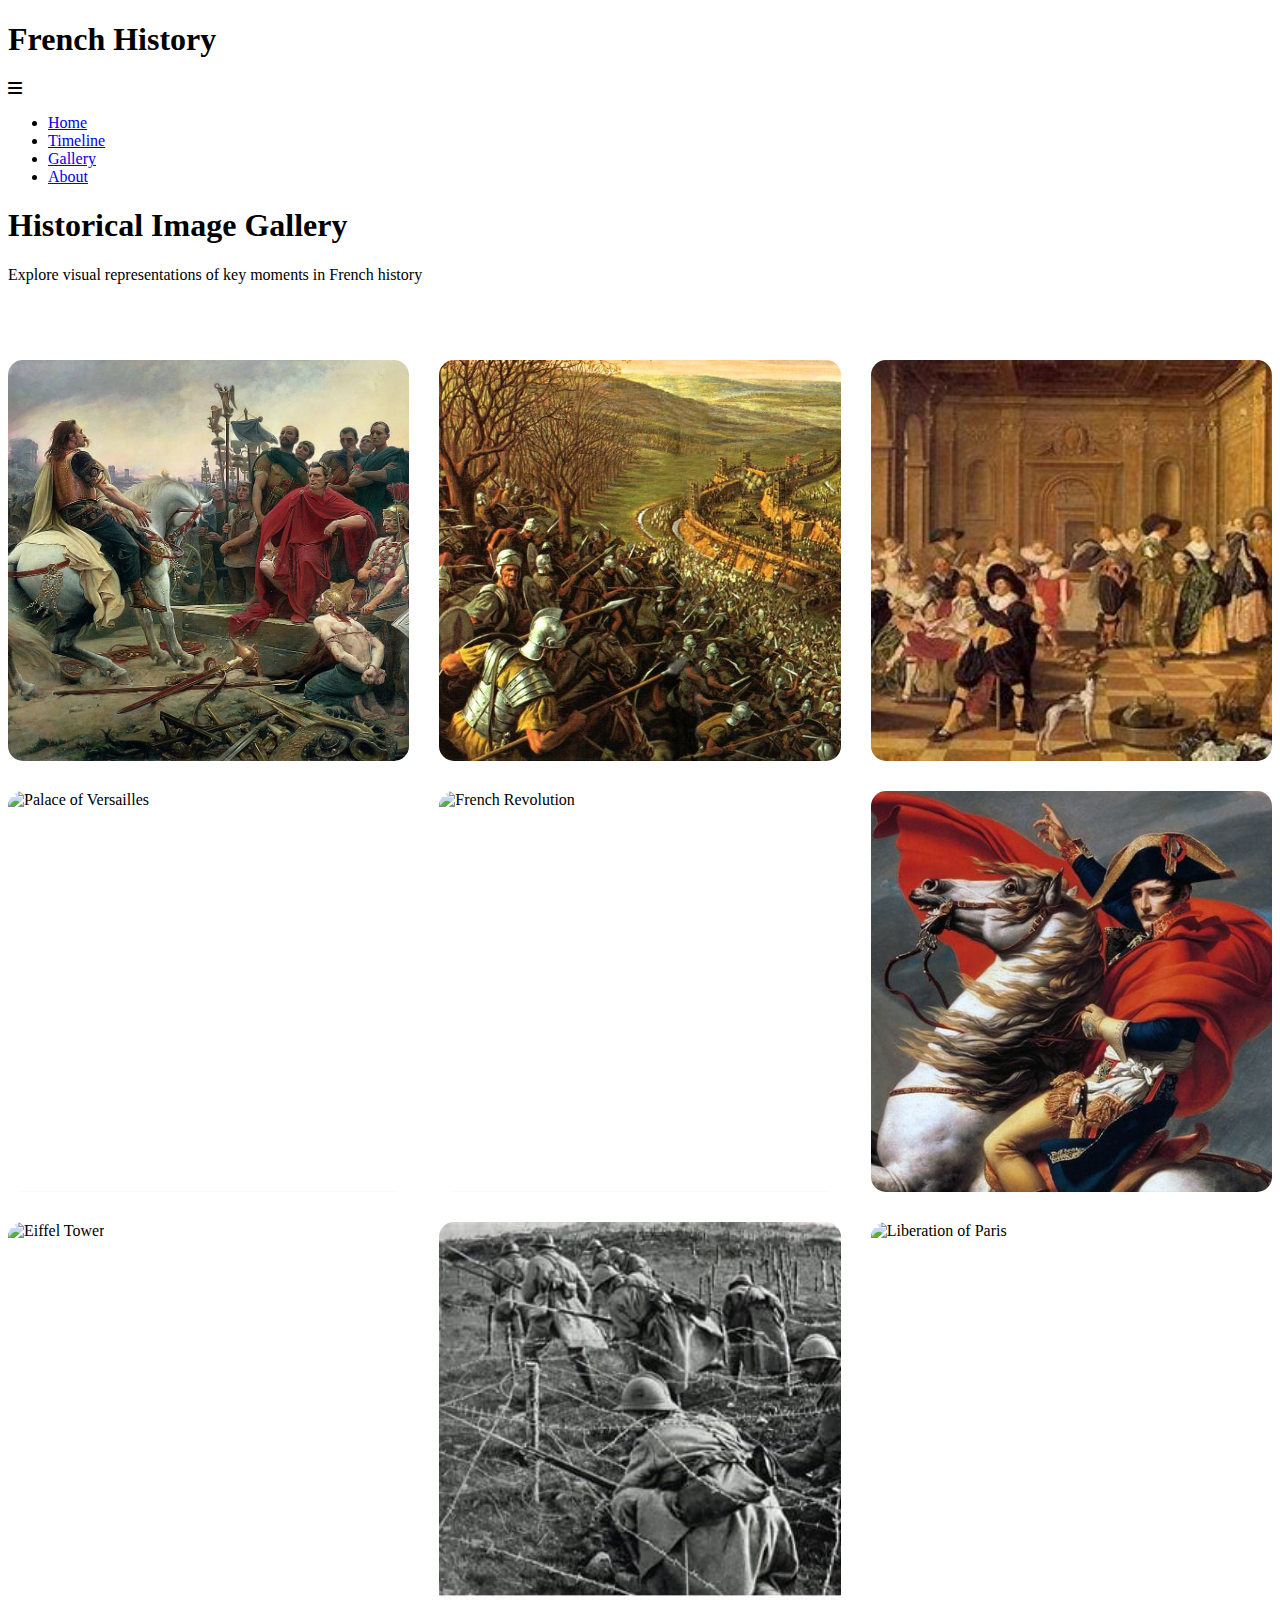
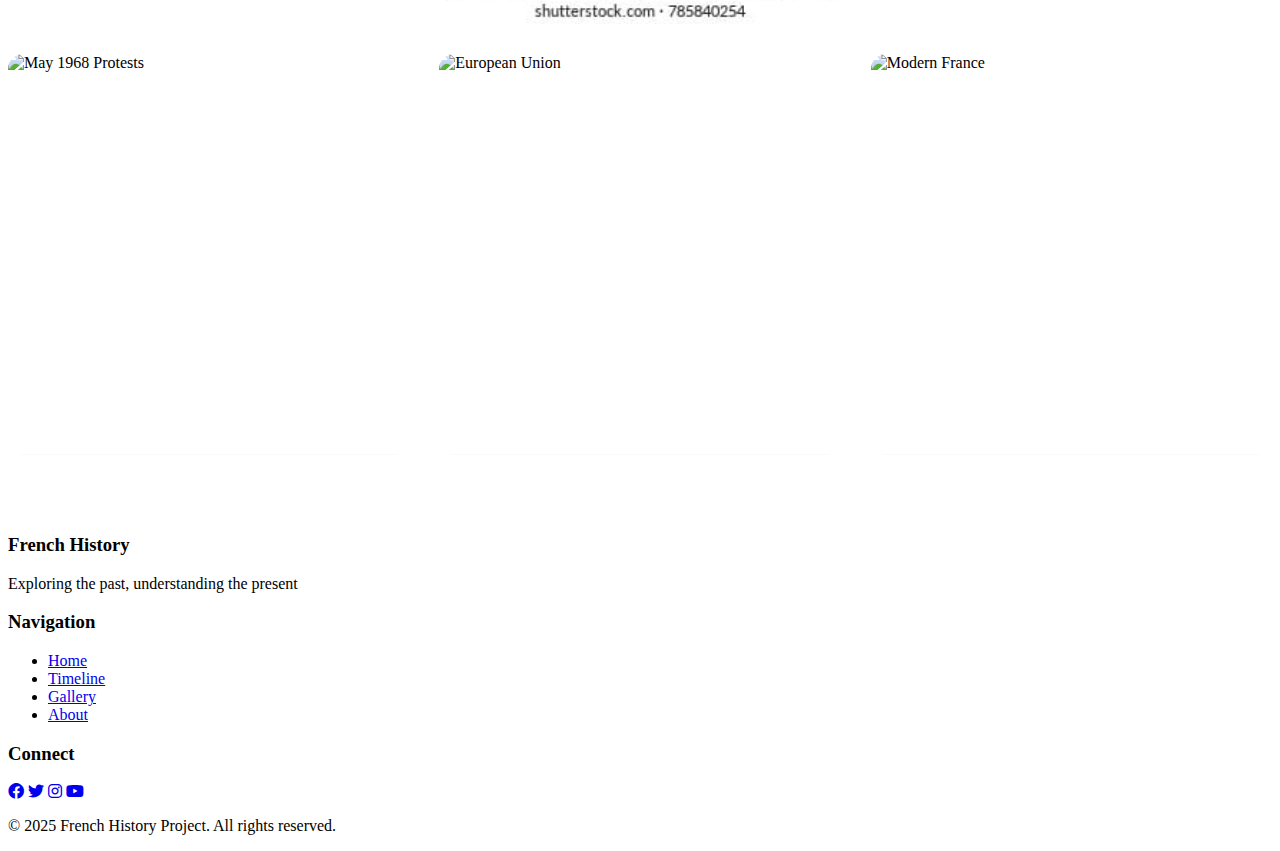
==== gallery.html @ 5cddf75e "Add files via upload" ====
<!DOCTYPE html>
<html lang="en">
<head>
    <meta charset="UTF-8">
    <meta name="viewport" content="width=device-width, initial-scale=1.0">
    <title>Gallery - French History</title>
    <link rel="stylesheet" href="css/styles.css">
    <link href="https://fonts.googleapis.com/css2?family=Poppins:wght@300;400;500;600;700&display=swap" rel="stylesheet">
    <link rel="stylesheet" href="https://cdnjs.cloudflare.com/ajax/libs/aos/2.3.4/aos.css" />
    <link rel="stylesheet" href="https://cdnjs.cloudflare.com/ajax/libs/font-awesome/6.0.0-beta3/css/all.min.css">
    <style>
        /* Gallery specific styles */
        .gallery-container {
            display: grid;
            grid-template-columns: repeat(auto-fill, minmax(300px, 1fr));
            gap: 30px;
            padding: 60px 0;
        }
        
        .gallery-item {
            overflow: hidden;
            border-radius: 15px;
            position: relative;
            aspect-ratio: 1 / 1;
            cursor: pointer;
            transition: transform 0.3s ease, box-shadow 0.3s ease;
        }
        
        .gallery-item:hover {
            transform: translateY(-5px);
            box-shadow: 0 15px 30px rgba(0, 0, 0, 0.2);
        }
        
        .gallery-item img {
            width: 100%;
            height: 100%;
            object-fit: cover;
            transition: transform 0.5s ease;
        }
        
        .gallery-item:hover img {
            transform: scale(1.05);
        }
        
        .gallery-caption {
            position: absolute;
            bottom: 0;
            left: 0;
            right: 0;
            background: rgba(0, 0, 0, 0.7);
            color: white;
            padding: 20px;
            transform: translateY(100%);
            transition: transform 0.3s ease;
        }
        
        .gallery-item:hover .gallery-caption {
            transform: translateY(0);
        }
        
        .gallery-caption h3 {
            margin-bottom: 5px;
            font-size: 1.2rem;
        }
        
        .gallery-caption p {
            font-size: 0.9rem;
            opacity: 0.9;
        }
        
        /* Lightbox styles */
        .lightbox {
            position: fixed;
            top: 0;
            left: 0;
            width: 100%;
            height: 100%;
            background: rgba(0, 0, 0, 0.9);
            display: flex;
            justify-content: center;
            align-items: center;
            z-index: 2000;
        }
        
        .lightbox-content {
            position: relative;
            max-width: 80%;
            max-height: 80vh;
        }
        
        .lightbox-content img {
            max-width: 100%;
            max-height: 80vh;
            border: 3px solid white;
            box-shadow: 0 0 30px rgba(0, 0, 0, 0.5);
        }
        
        .lightbox-content p {
            color: white;
            text-align: center;
            margin-top: 20px;
            font-size: 1rem;
            line-height: 1.5;
        }
        
        .lightbox-close {
            position: absolute;
            top: -40px;
            right: 0;
            color: white;
            font-size: 40px;
            cursor: pointer;
            transition: color 0.3s ease;
        }
        
        .lightbox-close:hover {
            color: #3498db;
        }
    </style>
</head>
<body>
    <div class="bg-wrapper">
        <div class="bg-overlay"></div>
    </div>

    <header>
        <nav class="glass-nav">
            <div class="container">
                <div class="logo">
                    <h1>French History</h1>
                </div>
                <div class="mobile-menu-btn">
                    <i class="fas fa-bars"></i>
                </div>
                <ul class="nav-links">
                    <li><a href="index.html">Home</a></li>
                    <li><a href="timeline.html">Timeline</a></li>
                    <li><a href="gallery.html" class="active">Gallery</a></li>
                    <li><a href="index.html#about">About</a></li>
                </ul>
            </div>
        </nav>
    </header>

    <main>
        <section class="hero">
            <div class="container">
                <div class="hero-content glass-card" data-aos="fade-up">
                    <h1>Historical Image Gallery</h1>
                    <p>Explore visual representations of key moments in French history</p>
                </div>
            </div>
        </section>

        <div class="container">
            <div class="gallery-container">
                <!-- Gallery Item 1 -->
                <div class="gallery-item glass-card" data-aos="fade-up">
                    <img src="images/placeholder-gaul.jpg" alt="Conquest of Gaul">
                    <div class="gallery-caption">
                        <h3>Vercingetorix surrenders to Caesar</h3>
                        <p>The Battle of Alesia, 52 BCE</p>
                    </div>
                </div>

                <!-- Gallery Item 2 -->
                <div class="gallery-item glass-card" data-aos="fade-up" data-aos-delay="100">
                    <img src="images/placeholder-joan.jpg" alt="Joan of Arc">
                    <div class="gallery-caption">
                        <h3>Joan of Arc at the Siege of Orléans</h3>
                        <p>Hundred Years' War, 1429</p>
                    </div>
                </div>

                <!-- Gallery Item 3 -->
                <div class="gallery-item glass-card" data-aos="fade-up" data-aos-delay="200">
                    <img src="images/placeholder-renaissance.jpg" alt="French Renaissance">
                    <div class="gallery-caption">
                        <h3>François I and Leonardo da Vinci</h3>
                        <p>French Renaissance, 16th Century</p>
                    </div>
                </div>

                <!-- Gallery Item 4 -->
                <div class="gallery-item glass-card" data-aos="fade-up">
                    <img src="images/placeholder-versailles.jpg" alt="Palace of Versailles">
                    <div class="gallery-caption">
                        <h3>The Palace of Versailles</h3>
                        <p>Built during Louis XIV's reign, 17th Century</p>
                    </div>
                </div>

                <!-- Gallery Item 5 -->
                <div class="gallery-item glass-card" data-aos="fade-up" data-aos-delay="100">
                    <img src="images/placeholder-revolution.jpg" alt="French Revolution">
                    <div class="gallery-caption">
                        <h3>Storming of the Bastille</h3>
                        <p>French Revolution, July 14, 1789</p>
                    </div>
                </div>

                <!-- Gallery Item 6 -->
                <div class="gallery-item glass-card" data-aos="fade-up" data-aos-delay="200">
                    <img src="images/placeholder-napoleon.jpg" alt="Napoleon Bonaparte">
                    <div class="gallery-caption">
                        <h3>Napoleon at the Battle of Waterloo</h3>
                        <p>June 18, 1815</p>
                    </div>
                </div>

                <!-- Gallery Item 7 -->
                <div class="gallery-item glass-card" data-aos="fade-up">
                    <img src="images/placeholder-eiffel.jpg" alt="Eiffel Tower">
                    <div class="gallery-caption">
                        <h3>Construction of the Eiffel Tower</h3>
                        <p>1887-1889</p>
                    </div>
                </div>

                <!-- Gallery Item 8 -->
                <div class="gallery-item glass-card" data-aos="fade-up" data-aos-delay="100">
                    <img src="images/placeholder-ww1.jpg" alt="World War I">
                    <div class="gallery-caption">
                        <h3>French Soldiers in the Trenches</h3>
                        <p>World War I, 1914-1918</p>
                    </div>
                </div>

                <!-- Gallery Item 9 -->
                <div class="gallery-item glass-card" data-aos="fade-up" data-aos-delay="200">
                    <img src="images/placeholder-liberation.jpg" alt="Liberation of Paris">
                    <div class="gallery-caption">
                        <h3>Liberation of Paris</h3>
                        <p>World War II, August 25, 1944</p>
                    </div>
                </div>

                <!-- Gallery Item 10 -->
                <div class="gallery-item glass-card" data-aos="fade-up">
                    <img src="images/placeholder-may68.jpg" alt="May 1968 Protests">
                    <div class="gallery-caption">
                        <h3>Student Protests in Paris</h3>
                        <p>May 1968</p>
                    </div>
                </div>

                <!-- Gallery Item 11 -->
                <div class="gallery-item glass-card" data-aos="fade-up" data-aos-delay="100">
                    <img src="images/placeholder-eu.jpg" alt="European Union">
                    <div class="gallery-caption">
                        <h3>France and European Integration</h3>
                        <p>Signing of the Maastricht Treaty, 1992</p>
                    </div>
                </div>

                <!-- Gallery Item 12 -->
                <div class="gallery-item glass-card" data-aos="fade-up" data-aos-delay="200">
                    <img src="images/placeholder-modern.jpg" alt="Modern France">
                    <div class="gallery-caption">
                        <h3>Modern Paris Skyline</h3>
                        <p>21st Century France</p>
                    </div>
                </div>
            </div>
        </div>
    </main>

    <footer class="glass-footer">
        <div class="container">
            <div class="footer-content">
                <div class="footer-section">
                    <h3>French History</h3>
                    <p>Exploring the past, understanding the present</p>
                </div>
                <div class="footer-section">
                    <h3>Navigation</h3>
                    <ul>
                        <li><a href="index.html">Home</a></li>
                        <li><a href="timeline.html">Timeline</a></li>
                        <li><a href="gallery.html">Gallery</a></li>
                        <li><a href="index.html#about">About</a></li>
                    </ul>
                </div>
                <div class="footer-section">
                    <h3>Connect</h3>
                    <div class="social-icons">
                        <a href="#"><i class="fab fa-facebook"></i></a>
                        <a href="#"><i class="fab fa-twitter"></i></a>
                        <a href="#"><i class="fab fa-instagram"></i></a>
                        <a href="#"><i class="fab fa-youtube"></i></a>
                    </div>
                </div>
            </div>
            <div class="footer-bottom">
                <p>&copy; 2025 French History Project. All rights reserved.</p>
            </div>
        </div>
    </footer>

    <script src="https://cdnjs.cloudflare.com/ajax/libs/aos/2.3.4/aos.js"></script>
    <script src="https://cdnjs.cloudflare.com/ajax/libs/gsap/3.9.1/gsap.min.js"></script>
    <script src="js/main.js"></script>
</body>
</html>
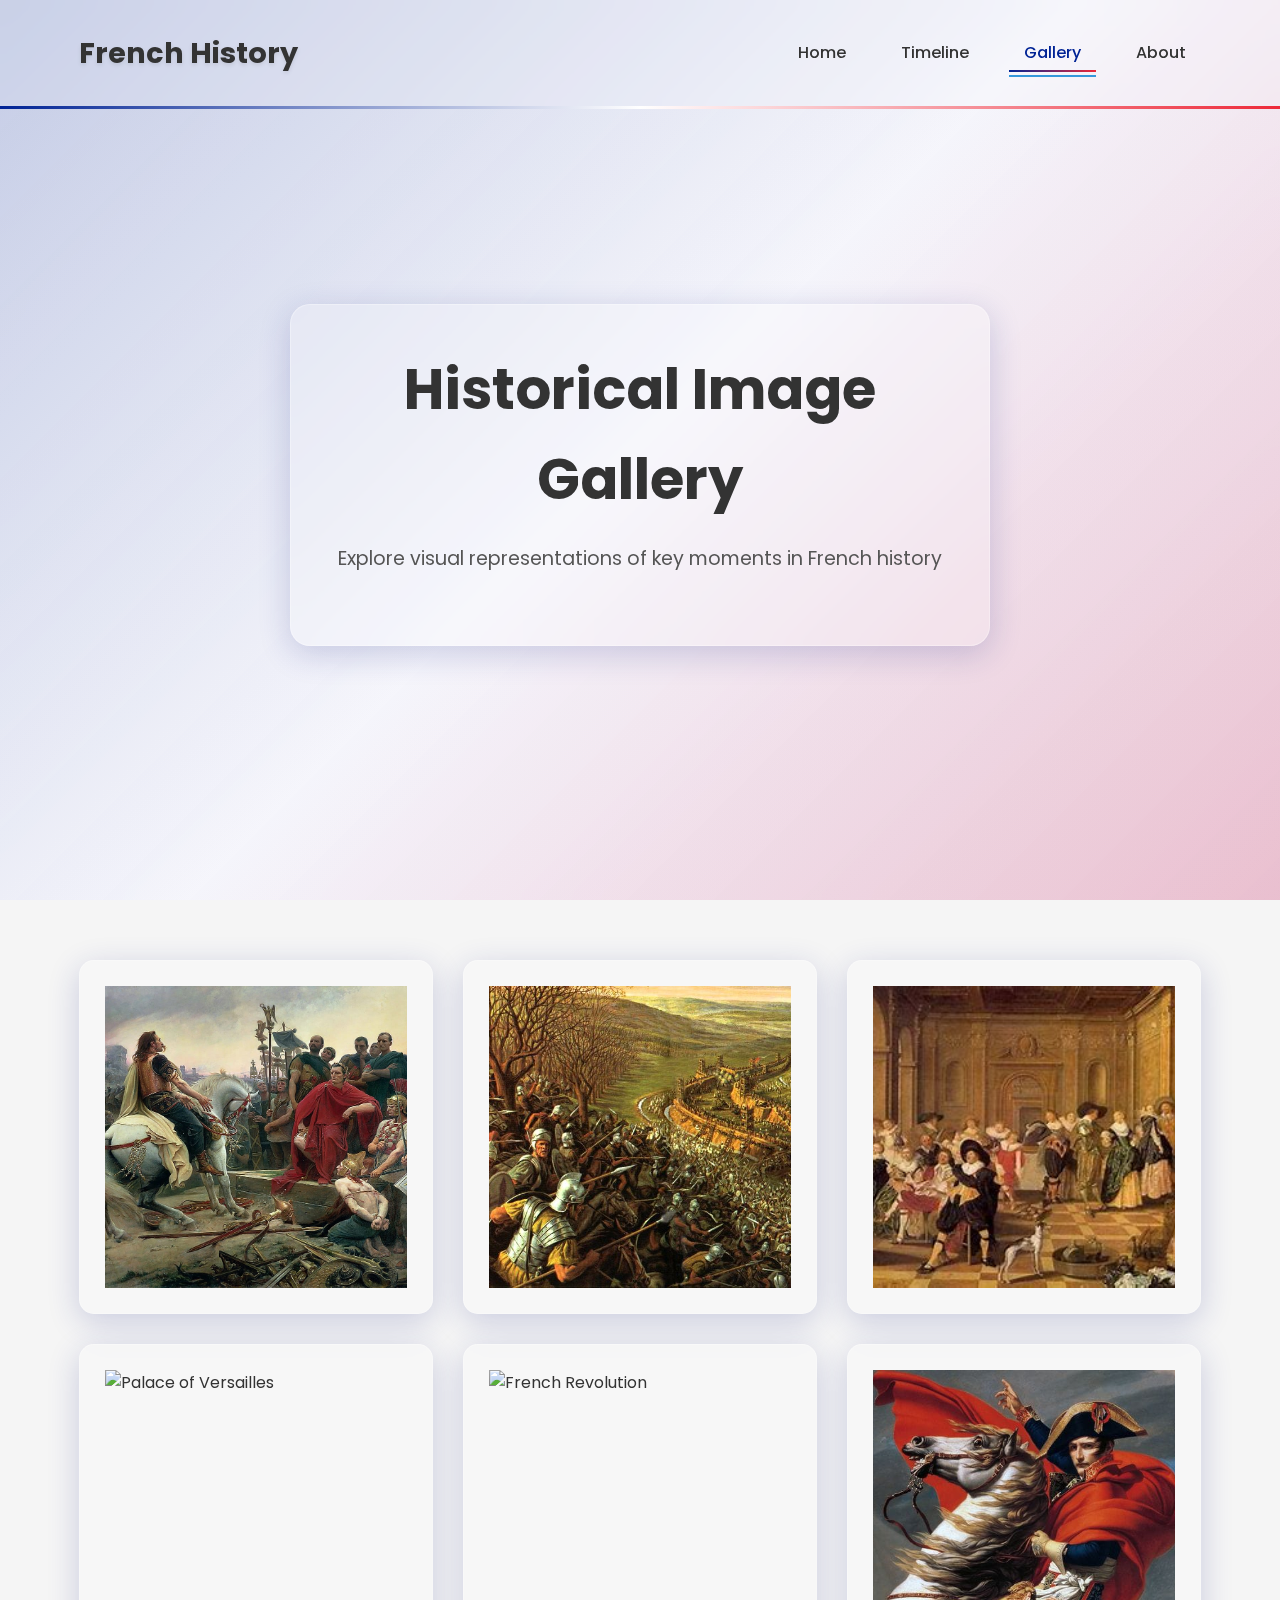
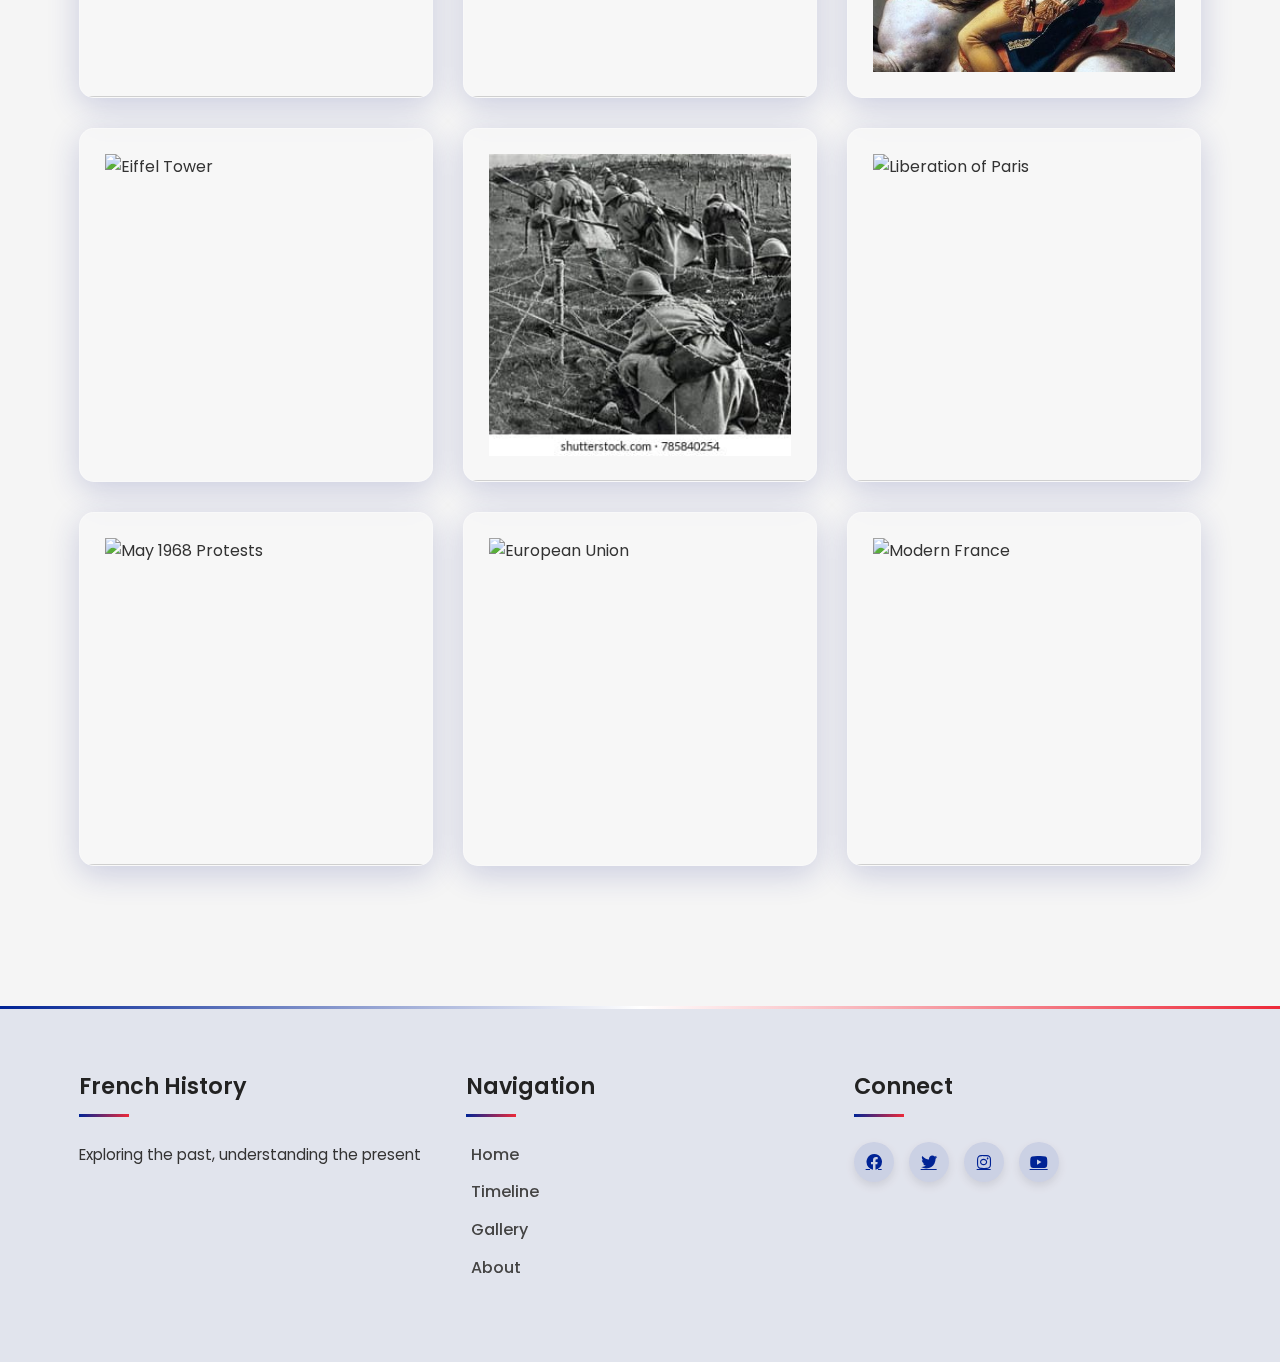
==== commit 659c56cb: "Update gallery.html" ====
--- a/gallery.html
+++ b/gallery.html
@@ -291,9 +291,6 @@
                     </div>
                 </div>
             </div>
-            <div class="footer-bottom">
-                <p>&copy; 2025 French History Project. All rights reserved.</p>
-            </div>
         </div>
     </footer>
 
--- a/css/styles.css
+++ b/css/styles.css
@@ -0,0 +1,2074 @@
+/* Base Styles and Reset */
+* {
+    margin: 0;
+    padding: 0;
+    box-sizing: border-box;
+}
+
+body {
+    font-family: 'Poppins', sans-serif;
+    color: #333;
+    line-height: 1.6;
+    overflow-x: hidden;
+    background-color: #f5f5f5;
+}
+
+:root {
+    --blue-france: #002395;
+    --white-france: #ffffff;
+    --red-france: #ED2939;
+    --blue-light: rgba(0, 35, 149, 0.7);
+    --red-light: rgba(237, 41, 57, 0.7);
+    --primary-color: var(--blue-france);
+    --secondary-color: var(--red-france);
+    --accent-color: #3498db;
+}
+
+.container {
+    width: 90%;
+    max-width: 1200px;
+    margin: 0 auto;
+    padding: 0 15px;
+}
+
+img {
+    max-width: 100%;
+    height: auto;
+    display: block;
+}
+
+/* Background Styles */
+.bg-wrapper {
+    position: fixed;
+    top: 0;
+    left: 0;
+    width: 100%;
+    height: 100%;
+    z-index: -2;
+    background: linear-gradient(135deg, rgba(0, 35, 149, 0.1), rgba(255, 255, 255, 0.1), rgba(237, 41, 57, 0.1));
+    background-size: cover;
+    background-position: center;
+}
+
+.bg-overlay {
+    position: absolute;
+    top: 0;
+    left: 0;
+    width: 100%;
+    height: 100%;
+    background: linear-gradient(135deg, rgba(255, 255, 255, 0.7) 0%, rgba(230, 230, 250, 0.8) 100%);
+    backdrop-filter: blur(10px);
+}
+
+/* Glassmorphism Components */
+.glass-card {
+    background: rgba(255, 255, 255, 0.2);
+    backdrop-filter: blur(10px);
+    -webkit-backdrop-filter: blur(10px);
+    border-radius: 15px;
+    border: 1px solid rgba(255, 255, 255, 0.3);
+    box-shadow: 0 8px 32px rgba(31, 38, 135, 0.2);
+    padding: 25px;
+    transition: transform 0.3s ease, box-shadow 0.3s ease;
+}
+
+.glass-card:hover {
+    transform: translateY(-5px);
+    box-shadow: 0 12px 36px rgba(31, 38, 135, 0.25);
+}
+
+.glass-nav {
+    background: rgba(255, 255, 255, 0.1);
+    backdrop-filter: blur(10px);
+    padding: 15px 0;
+    position: fixed;
+    width: 100%;
+    top: 0;
+    z-index: 1000;
+    transition: all 0.3s ease;
+    border-bottom: 3px solid transparent;
+    border-image: linear-gradient(to right, var(--blue-france), var(--white-france), var(--red-france));
+    border-image-slice: 1;
+}
+
+.glass-nav.scrolled {
+    background: rgba(255, 255, 255, 0.8);
+    box-shadow: 0 5px 15px rgba(0, 0, 0, 0.1);
+}
+
+.glass-footer {
+    background: rgba(41, 41, 41, 0.8);
+    backdrop-filter: blur(10px);
+    -webkit-backdrop-filter: blur(10px);
+    border-top: 1px solid rgba(255, 255, 255, 0.1);
+    color: #fff;
+    padding: 50px 0 20px;
+}
+
+/* Navigation Styles */
+header .container {
+    display: flex;
+    justify-content: space-between;
+    align-items: center;
+    padding: 15px;
+}
+
+.logo h1 {
+    font-size: 1.8rem;
+    font-weight: 700;
+    color: #333;
+    text-shadow: 0 2px 4px rgba(0, 0, 0, 0.1);
+}
+
+nav ul {
+    display: flex;
+    list-style: none;
+}
+
+nav ul li {
+    margin-left: 25px;
+}
+
+nav ul li a {
+    text-decoration: none;
+    color: #333;
+    font-weight: 500;
+    position: relative;
+    padding: 8px 15px;
+    transition: all 0.3s ease;
+}
+
+nav ul li a::before {
+    content: '';
+    position: absolute;
+    bottom: 0;
+    left: 0;
+    width: 100%;
+    height: 2px;
+    background: linear-gradient(to right, var(--blue-france), var(--red-france));
+    transform: scaleX(0);
+    transform-origin: right;
+    transition: transform 0.3s ease;
+}
+
+nav ul li a:hover::before,
+nav ul li a.active::before {
+    transform: scaleX(1);
+    transform-origin: left;
+}
+
+nav ul li a.active,
+nav ul li a:hover {
+    color: var(--primary-color);
+}
+
+.mobile-menu-btn {
+    display: none;
+    cursor: pointer;
+    font-size: 24px;
+}
+
+/* Hero Section */
+.hero {
+    padding: 150px 0 100px;
+    text-align: center;
+    height: 100vh;
+    display: flex;
+    align-items: center;
+    position: relative;
+    overflow: hidden;
+}
+
+.hero::before {
+    content: '';
+    position: absolute;
+    top: 0;
+    left: 0;
+    width: 100%;
+    height: 100%;
+    background: linear-gradient(135deg, 
+                rgba(0, 35, 149, 0.2) 0%, 
+                rgba(255, 255, 255, 0.2) 50%, 
+                rgba(237, 41, 57, 0.2) 100%);
+    z-index: -1;
+}
+
+.hero-content {
+    max-width: 700px;
+    margin: 0 auto;
+    text-align: center;
+    padding: 40px;
+    border-radius: 20px;
+    position: relative;
+    z-index: 1;
+}
+
+.hero-content h1 {
+    font-size: 3.5rem;
+    margin-bottom: 20px;
+    color: #333;
+}
+
+.hero-content p {
+    font-size: 1.2rem;
+    margin-bottom: 30px;
+    color: #555;
+}
+
+/* Buttons and Interactive Elements */
+.btn {
+    display: inline-flex;
+    align-items: center;
+    background: var(--blue-france);
+    color: white;
+    border: none;
+    padding: 12px 25px;
+    border-radius: 30px;
+    text-decoration: none;
+    font-weight: 500;
+    transition: all 0.3s ease;
+    position: relative;
+    overflow: hidden;
+    z-index: 1;
+    box-shadow: 0 4px 15px rgba(0, 35, 149, 0.3);
+}
+
+.btn::before {
+    content: '';
+    position: absolute;
+    top: 0;
+    left: 0;
+    width: 100%;
+    height: 100%;
+    background: var(--red-france);
+    z-index: -1;
+    transform: scaleX(0);
+    transform-origin: right;
+    transition: transform 0.4s ease;
+}
+
+.btn:hover {
+    box-shadow: 0 7px 20px rgba(237, 41, 57, 0.4);
+}
+
+.btn:hover::before {
+    transform: scaleX(1);
+    transform-origin: left;
+}
+
+.btn i {
+    margin-left: 8px;
+    transition: transform 0.3s ease;
+}
+
+.btn:hover i {
+    transform: translateX(5px);
+}
+
+/* Section Titles */
+.section-title {
+    text-align: center;
+    margin-bottom: 30px;
+    font-size: 2.5rem;
+    color: #333;
+    position: relative;
+    font-weight: 600;
+}
+
+.section-title:after {
+    content: '';
+    position: absolute;
+    width: 80px;
+    height: 3px;
+    background: linear-gradient(135deg, var(--blue-france), var(--red-france));
+    bottom: -15px;
+    left: 50%;
+    transform: translateX(-50%);
+}
+
+/* Video Button */
+.video-btn {
+    display: inline-flex;
+    align-items: center;
+    background: rgba(0, 35, 149, 0.1);
+    color: var(--blue-france);
+    border: none;
+    padding: 8px 15px;
+    border-radius: 20px;
+    cursor: pointer;
+    font-size: 0.9rem;
+    transition: all 0.3s ease;
+    position: relative;
+    overflow: hidden;
+    z-index: 1;
+}
+
+.video-btn::before {
+    content: '';
+    position: absolute;
+    top: 0;
+    left: 0;
+    width: 100%;
+    height: 100%;
+    background: linear-gradient(45deg, var(--blue-france), var(--red-france));
+    z-index: -1;
+    transform: scaleX(0);
+    transform-origin: right;
+    transition: transform 0.4s ease;
+}
+
+.video-btn:hover {
+    color: white;
+    box-shadow: 0 5px 15px rgba(52, 152, 219, 0.3);
+}
+
+.video-btn:hover::before {
+    transform: scaleX(1);
+    transform-origin: left;
+}
+
+.video-btn i {
+    margin-right: 5px;
+    transition: transform 0.3s ease;
+}
+
+.video-btn:hover i {
+    transform: scale(1.2);
+}
+
+/* Learn More Link */
+.learn-more {
+    position: relative;
+    display: inline-block !important;
+    cursor: pointer;
+    font-weight: 500;
+    color: var(--blue-france);
+    transition: color 0.3s ease;
+    text-decoration: none;
+    padding: 8px 0;
+    letter-spacing: 0.5px;
+    z-index: 50 !important;
+}
+
+.learn-more::after {
+    content: '';
+    position: absolute;
+    bottom: 0;
+    left: 0;
+    width: 100%;
+    height: 2px;
+    background: var(--red-france);
+    transform: scaleX(0);
+    transform-origin: right;
+    transition: transform 0.5s ease;
+}
+
+.learn-more:hover {
+    color: var(--red-france);
+    letter-spacing: 1px;
+}
+
+.learn-more:hover::after {
+    transform: scaleX(1);
+    transform-origin: left;
+}
+
+/* Enhanced Video Button */
+.video-btn {
+    display: inline-flex !important;
+    align-items: center;
+    background: rgba(0, 35, 149, 0.1);
+    color: var(--blue-france);
+    border: none;
+    padding: 10px 18px;
+    border-radius: 30px;
+    cursor: pointer;
+    font-size: 0.95rem;
+    transition: all 0.4s ease;
+    position: relative;
+    overflow: hidden;
+    z-index: 50 !important;
+    box-shadow: 0 4px 15px rgba(0, 35, 149, 0.1);
+}
+
+.video-btn::before {
+    content: '';
+    position: absolute;
+    top: 0;
+    left: 0;
+    width: 100%;
+    height: 100%;
+    background: linear-gradient(45deg, var(--blue-france), var(--red-france));
+    z-index: -1;
+    transform: scaleX(0);
+    transform-origin: right;
+    transition: transform 0.5s ease;
+}
+
+.video-btn:hover {
+    color: white;
+    box-shadow: 0 8px 20px rgba(0, 35, 149, 0.3);
+    transform: translateY(-3px);
+}
+
+.video-btn:hover::before {
+    transform: scaleX(1);
+    transform-origin: left;
+}
+
+.video-btn i {
+    margin-right: 8px;
+    transition: transform 0.4s ease;
+}
+
+.video-btn:hover i {
+    transform: scale(1.3);
+}
+
+/* Card Actions Container */
+.card-actions {
+    display: flex;
+    justify-content: space-between;
+    align-items: center;
+    width: 100%;
+    margin-top: 25px;
+    padding-top: 15px;
+    border-top: 1px solid rgba(0, 0, 0, 0.1);
+    position: relative;
+    z-index: 50 !important;
+}
+
+.topic-card:hover .card-actions {
+    opacity: 1;
+    transform: translateZ(25px);
+}
+
+/* Topic Cards with French Flag Colors - Improved Layout */
+.topics-section {
+    padding: 120px 0 100px;
+    position: relative;
+    z-index: 1;
+    display: block;
+    visibility: visible !important;
+}
+
+.topics-section::before {
+    content: '';
+    position: absolute;
+    top: 0;
+    left: 0;
+    width: 100%;
+    height: 100%;
+    background: linear-gradient(135deg, 
+                rgba(0, 35, 149, 0.05) 0%, 
+                rgba(255, 255, 255, 0.05) 50%, 
+                rgba(237, 41, 57, 0.05) 100%);
+    z-index: -1;
+}
+
+.section-title {
+    font-size: 3rem;
+    margin-bottom: 40px;
+    letter-spacing: 1px;
+}
+
+.topics-grid {
+    display: grid !important;
+    grid-template-columns: repeat(3, 1fr);
+    gap: 50px;
+    margin-top: 70px;
+    opacity: 1 !important;
+    visibility: visible !important;
+}
+
+.topic-card {
+    height: 800px; /* Increased height */
+    display: flex !important;
+    flex-direction: column;
+    transition: all 0.6s cubic-bezier(0.175, 0.885, 0.32, 1.275);
+    position: relative;
+    z-index: 1;
+    overflow: hidden;
+    perspective: 1200px;
+    border-radius: 24px;
+    box-shadow: 0 15px 35px rgba(0, 0, 0, 0.1);
+    background: rgba(255, 255, 255, 0.07);
+    backdrop-filter: blur(12px);
+    border: 1px solid rgba(255, 255, 255, 0.1);
+    border-top: 5px solid var(--blue-france);
+    border-bottom: 5px solid var(--red-france);
+    transform-style: preserve-3d;
+    opacity: 1 !important;
+    visibility: visible !important;
+}
+
+.topic-card .inner-card {
+    height: 100%;
+    display: flex;
+    flex-direction: column;
+    transition: transform 0.6s cubic-bezier(0.23, 1, 0.32, 1);
+    transform-style: preserve-3d;
+    border-radius: 20px;
+    overflow: hidden;
+    position: relative;
+}
+
+.topic-image {
+    position: relative;
+    overflow: hidden;
+    border-radius: 18px 18px 0 0;
+    height: 240px; /* Increased height */
+}
+
+.topic-image::after {
+    content: '';
+    position: absolute;
+    top: 0;
+    left: 0;
+    width: 100%;
+    height: 100%;
+    background: linear-gradient(to bottom, 
+                rgba(0, 35, 149, 0.3) 0%, 
+                rgba(0, 0, 0, 0) 40%, 
+                rgba(237, 41, 57, 0.3) 100%);
+    opacity: 0;
+    transition: opacity 0.6s ease;
+}
+
+.topic-card:hover .topic-image::after {
+    opacity: 1;
+}
+
+.topic-image img {
+    width: 100%;
+    height: 100%;
+    object-fit: cover;
+    transition: transform 1s ease;
+}
+
+.topic-card:hover .topic-image img {
+    transform: scale(1.15);
+}
+
+.card-content {
+    display: flex;
+    flex-direction: column;
+    height: 100%;
+    justify-content: space-between;
+    padding: 35px;
+    background: rgba(255, 255, 255, 0.03);
+    backdrop-filter: blur(12px);
+    border-radius: 0 0 18px 18px;
+    transition: all 0.5s ease;
+    position: relative;
+    z-index: 2;
+}
+
+.topic-card:hover .card-content {
+    transform: translateY(-15px);
+    background: rgba(255, 255, 255, 0.08);
+}
+
+.topic-card h3 {
+    font-size: 1.6rem;
+    margin-bottom: 18px;
+    color: #333;
+    font-weight: 600;
+    position: relative;
+    display: inline-block;
+    transition: all 0.4s ease;
+    transform-style: preserve-3d;
+}
+
+.topic-card:hover h3 {
+    color: var(--blue-france);
+    transform: translateZ(20px);
+    text-shadow: 0 5px 15px rgba(0, 35, 149, 0.3);
+}
+
+.topic-card h3::after {
+    content: '';
+    position: absolute;
+    bottom: -8px;
+    left: 0;
+    width: 100%;
+    height: 3px;
+    background: linear-gradient(to right, var(--blue-france), var(--red-france));
+    transform: scaleX(0);
+    transform-origin: right;
+    transition: transform 0.5s ease;
+}
+
+.topic-card:hover h3::after {
+    transform: scaleX(1);
+    transform-origin: left;
+}
+
+.topic-card p {
+    font-size: 1.05rem;
+    line-height: 1.8;
+    color: #444;
+    margin-bottom: 25px;
+    flex-grow: 1;
+    transition: all 0.4s ease;
+    transform-style: preserve-3d;
+}
+
+.topic-card:hover p {
+    transform: translateZ(15px);
+    color: #333;
+}
+
+.card-actions {
+    display: flex;
+    justify-content: space-between;
+    align-items: center;
+    margin-top: auto;
+    opacity: 0.9;
+    transition: all 0.5s ease;
+    transform-style: preserve-3d;
+    z-index: 10;
+}
+
+.topic-card:hover .card-actions {
+    opacity: 1;
+    transform: translateZ(25px);
+}
+
+/* Responsive adjustments for topic cards */
+@media (max-width: 1200px) {
+    .topics-grid {
+        grid-template-columns: repeat(3, 1fr);
+        gap: 40px;
+    }
+    
+    .topic-card {
+        height: 460px;
+    }
+    
+    .topic-image {
+        height: 220px;
+    }
+    
+    .card-content {
+        padding: 30px;
+    }
+    
+    .topic-card h3 {
+        font-size: 1.5rem;
+    }
+}
+
+@media (max-width: 992px) {
+    .topics-grid {
+        grid-template-columns: repeat(2, 1fr);
+        gap: 35px;
+    }
+    
+    .topic-card {
+        height: 450px;
+    }
+    
+    .section-title {
+        font-size: 2.5rem;
+    }
+}
+
+@media (max-width: 768px) {
+    .topics-grid {
+        grid-template-columns: 1fr;
+        max-width: 500px;
+        margin-left: auto;
+        margin-right: auto;
+    }
+    
+    .topic-card {
+        height: auto;
+        min-height: 420px;
+    }
+    
+    .topic-image {
+        height: 230px;
+    }
+    
+    .section-title {
+        font-size: 2.2rem;
+    }
+}
+
+@media (max-width: 576px) {
+    .topics-grid {
+        gap: 30px;
+    }
+    
+    .topic-card h3 {
+        font-size: 1.4rem;
+    }
+    
+    .topic-image {
+        height: 200px;
+    }
+    
+    .card-content {
+        padding: 25px;
+    }
+    
+    .section-title {
+        font-size: 2rem;
+    }
+}
+
+/* Timeline Preview Section */
+.timeline-preview {
+    padding: 50px 0 80px;
+}
+
+.timeline-card {
+    text-align: center;
+    padding: 40px;
+}
+
+.timeline-card h2 {
+    margin-bottom: 20px;
+    font-size: 2.2rem;
+}
+
+.timeline-card p {
+    margin-bottom: 30px;
+    max-width: 700px;
+    margin-left: auto;
+    margin-right: auto;
+}
+
+.timeline-preview-image {
+    margin-bottom: 30px;
+    border-radius: 10px;
+    overflow: hidden;
+    box-shadow: 0 10px 30px rgba(0, 0, 0, 0.1);
+}
+
+/* Footer Styles */
+.glass-footer {
+    background: rgba(0, 35, 149, 0.08);
+    backdrop-filter: blur(10px);
+    border-top: 3px solid transparent;
+    border-image: linear-gradient(to right, var(--blue-france), var(--white-france), var(--red-france));
+    border-image-slice: 1;
+    padding: 60px 0 30px;
+    margin-top: 80px;
+    color: #333;
+}
+
+.footer-content {
+    display: grid;
+    grid-template-columns: repeat(auto-fit, minmax(250px, 1fr));
+    gap: 40px;
+    margin-bottom: 40px;
+}
+
+.footer-section h3 {
+    margin-bottom: 25px;
+    font-size: 1.4rem;
+    color: #222;
+    position: relative;
+    padding-bottom: 12px;
+    font-weight: 600;
+}
+
+.footer-section h3:after {
+    content: '';
+    position: absolute;
+    bottom: 0;
+    left: 0;
+    width: 50px;
+    height: 3px;
+    background: linear-gradient(to right, var(--blue-france), var(--red-france));
+}
+
+.footer-section p {
+    color: #333;
+    line-height: 1.7;
+    margin-bottom: 20px;
+    font-size: 0.95rem;
+}
+
+.footer-section ul {
+    list-style: none;
+}
+
+.footer-section ul li {
+    margin-bottom: 12px;
+}
+
+.footer-section ul li a {
+    text-decoration: none;
+    color: #444;
+    transition: color 0.3s ease;
+    font-weight: 500;
+    display: inline-block;
+    position: relative;
+    padding-left: 5px;
+}
+
+.footer-section ul li a:before {
+    content: '';
+    position: absolute;
+    left: -5px;
+    top: 50%;
+    transform: translateY(-50%);
+    width: 0;
+    height: 0;
+    border-top: 4px solid transparent;
+    border-bottom: 4px solid transparent;
+    border-left: 4px solid var(--blue-france);
+    opacity: 0;
+    transition: opacity 0.3s ease, left 0.3s ease;
+}
+
+.footer-section ul li a:hover {
+    color: var(--blue-france);
+    padding-left: 10px;
+}
+
+.footer-section ul li a:hover:before {
+    opacity: 1;
+    left: 0;
+}
+
+.social-icons {
+    display: flex;
+    gap: 15px;
+}
+
+.social-icons a {
+    display: inline-flex;
+    align-items: center;
+    justify-content: center;
+    width: 40px;
+    height: 40px;
+    background: rgba(0, 35, 149, 0.1);
+    border-radius: 50%;
+    color: var(--blue-france);
+    transition: all 0.3s ease;
+    box-shadow: 0 4px 10px rgba(0, 0, 0, 0.1);
+}
+
+.social-icons a:hover {
+    background: linear-gradient(135deg, var(--blue-france), var(--red-france));
+    color: white;
+    transform: translateY(-3px);
+    box-shadow: 0 6px 15px rgba(0, 0, 0, 0.15);
+}
+
+.footer-bottom {
+    text-align: center;
+    padding-top: 25px;
+    border-top: 1px solid rgba(0, 0, 0, 0.1);
+    color: #333;
+    font-weight: 500;
+}
+
+.footer-bottom p {
+    color: #444;
+    font-size: 0.95rem;
+}
+
+.footer-bottom a {
+    color: var(--blue-france);
+    text-decoration: none;
+    font-weight: 600;
+    transition: color 0.3s ease;
+}
+
+.footer-bottom a:hover {
+    color: var(--red-france);
+}
+
+@media (max-width: 768px) {
+    .footer-content {
+        gap: 30px;
+    }
+    
+    .footer-section h3 {
+        font-size: 1.3rem;
+        margin-bottom: 20px;
+    }
+}
+
+/* Video Modal */
+.video-modal {
+    display: none;
+    position: fixed;
+    top: 0;
+    left: 0;
+    width: 100%;
+    height: 100%;
+    background: rgba(0, 0, 0, 0.8);
+    z-index: 2000;
+    justify-content: center;
+    align-items: center;
+}
+
+.modal-content {
+    width: 90%;
+    max-width: 800px;
+    background: rgba(255, 255, 255, 0.95);
+    position: relative;
+}
+
+.close-modal {
+    position: absolute;
+    top: 10px;
+    right: 20px;
+    font-size: 30px;
+    color: #333;
+    cursor: pointer;
+    z-index: 1;
+}
+
+.video-container {
+    width: 100%;
+    border-radius: 10px;
+    overflow: hidden;
+}
+
+.video-container video {
+    width: 100%;
+    display: block;
+}
+
+/* Responsive Styles */
+@media (max-width: 992px) {
+    .hero h1 {
+        font-size: 2.5rem;
+    }
+    
+    .section-title {
+        font-size: 2rem;
+    }
+    
+    .topics-grid {
+        grid-template-columns: repeat(2, 1fr);
+        gap: 20px;
+    }
+    
+    .topic-card:hover {
+        transform: translateY(-10px) scale(1.02);
+    }
+}
+
+@media (max-width: 768px) {
+    nav ul {
+        display: none;
+        position: absolute;
+        top: 70px;
+        left: 0;
+        width: 100%;
+        background: rgba(255, 255, 255, 0.95);
+        flex-direction: column;
+        padding: 20px 0;
+        border-bottom: 1px solid rgba(0, 0, 0, 0.1);
+    }
+    
+    nav ul.show {
+        display: flex;
+    }
+    
+    nav ul li {
+        margin: 0;
+        text-align: center;
+        padding: 10px 0;
+    }
+    
+    .mobile-menu-btn {
+        display: block;
+    }
+    
+    .hero {
+        padding: 120px 0 70px;
+    }
+    
+    .hero h1 {
+        font-size: 2rem;
+    }
+    
+    .topics-grid {
+        grid-template-columns: 1fr;
+    }
+    
+    .topic-card {
+        max-width: 100%;
+    }
+    
+    .topic-card:hover {
+        transform: translateY(-5px) scale(1.01);
+    }
+}
+
+@media (max-width: 576px) {
+    .hero-content, .topic-card, .timeline-card {
+        padding: 20px;
+    }
+    
+    .section-title {
+        font-size: 1.8rem;
+    }
+    
+    .topic-image {
+        height: 200px;
+    }
+}
+
+/* Topic Page Specific Styles */
+
+/* Hero Section */
+.topic-hero {
+    height: 60vh;
+    min-height: 400px;
+    position: relative;
+    background-size: cover;
+    background-position: center;
+    display: flex;
+    align-items: flex-end;
+    padding: 120px 0 50px;
+    overflow: hidden;
+}
+
+.topic-hero::before {
+    content: '';
+    position: absolute;
+    top: 0;
+    left: 0;
+    width: 100%;
+    height: 100%;
+    background: linear-gradient(to bottom, rgba(0,0,0,0.2) 0%, rgba(0,0,0,0.7) 100%);
+    z-index: 1;
+}
+
+.topic-hero .container {
+    position: relative;
+    z-index: 2;
+    width: 100%;
+}
+
+.topic-hero-content {
+    max-width: 800px;
+    color: #fff;
+    backdrop-filter: blur(10px);
+    -webkit-backdrop-filter: blur(10px);
+    background: rgba(0, 0, 0, 0.3);
+    border: 1px solid rgba(255, 255, 255, 0.1);
+    padding: 30px;
+}
+
+.topic-hero-content h1 {
+    font-size: 2.8rem;
+    margin-bottom: 15px;
+    text-shadow: 0 2px 4px rgba(0, 0, 0, 0.3);
+}
+
+.topic-meta {
+    display: flex;
+    gap: 20px;
+    margin-bottom: 15px;
+    font-size: 1rem;
+}
+
+.topic-meta span {
+    display: flex;
+    align-items: center;
+    gap: 8px;
+}
+
+.topic-meta i {
+    color: #3498db;
+}
+
+/* Topic Content Section */
+.topic-content-section {
+    padding: 60px 0;
+}
+
+.topic-grid {
+    display: grid;
+    grid-template-columns: 2fr 1fr;
+    gap: 30px;
+}
+
+.topic-main {
+    padding: 30px;
+}
+
+.topic-video-container {
+    margin-bottom: 30px;
+    position: relative;
+    border-radius: 10px;
+    overflow: hidden;
+}
+
+.topic-video-container video {
+    width: 100%;
+    display: block;
+    border-radius: 8px;
+}
+
+.video-caption {
+    position: absolute;
+    bottom: 0;
+    left: 0;
+    width: 100%;
+    background: rgba(0, 0, 0, 0.7);
+    color: #fff;
+    padding: 10px 15px;
+    font-size: 0.9rem;
+    opacity: 0;
+    transition: opacity 0.3s ease;
+}
+
+.topic-video-container:hover .video-caption {
+    opacity: 1;
+}
+
+/* Article Styles */
+.topic-article h2 {
+    font-size: 2.2rem;
+    margin-bottom: 20px;
+    color: #333;
+}
+
+.topic-article h3 {
+    font-size: 1.8rem;
+    margin: 30px 0 15px;
+    color: #333;
+}
+
+.topic-article p {
+    margin-bottom: 20px;
+    line-height: 1.7;
+    color: #444;
+}
+
+.image-highlight {
+    margin: 30px 0;
+    position: relative;
+    border-radius: 10px;
+    overflow: hidden;
+    box-shadow: 0 10px 30px rgba(0, 0, 0, 0.1);
+}
+
+.image-highlight img {
+    width: 100%;
+    display: block;
+}
+
+.image-highlight .hover-info {
+    position: absolute;
+    bottom: 0;
+    left: 0;
+    right: 0;
+    background: rgba(0, 0, 0, 0.7);
+    color: white;
+    padding: 20px;
+    transform: translateY(100%);
+    transition: transform 0.3s ease;
+}
+
+.image-highlight:hover .hover-info {
+    transform: translateY(0);
+}
+
+.timeline-list {
+    margin: 30px 0;
+    position: relative;
+    list-style: none;
+}
+
+.timeline-list::before {
+    content: '';
+    position: absolute;
+    top: 0;
+    bottom: 0;
+    left: 15px;
+    width: 2px;
+    background: linear-gradient(to bottom, #3498db, #2980b9);
+}
+
+.timeline-list li {
+    position: relative;
+    padding-left: 45px;
+    margin-bottom: 25px;
+}
+
+.timeline-marker {
+    position: absolute;
+    left: 8px;
+    top: 5px;
+    width: 16px;
+    height: 16px;
+    border-radius: 50%;
+    background: white;
+    border: 2px solid #3498db;
+    z-index: 1;
+}
+
+.timeline-content h4 {
+    font-size: 1.2rem;
+    margin-bottom: 5px;
+    color: #3498db;
+}
+
+.quote-box {
+    margin: 40px 0;
+    padding: 30px;
+    background: rgba(52, 152, 219, 0.1);
+    border-left: 4px solid #3498db;
+    border-radius: 5px;
+}
+
+.quote-box blockquote {
+    font-size: 1.3rem;
+    font-style: italic;
+    color: #333;
+    line-height: 1.6;
+}
+
+.quote-box cite {
+    display: block;
+    margin-top: 15px;
+    font-size: 1rem;
+    font-style: normal;
+    text-align: right;
+    color: #666;
+}
+
+/* Sidebar Styles */
+.topic-sidebar {
+    display: flex;
+    flex-direction: column;
+    gap: 30px;
+}
+
+.sidebar-widget {
+    padding: 25px;
+}
+
+.sidebar-widget h3 {
+    margin-bottom: 20px;
+    font-size: 1.5rem;
+    color: #333;
+    position: relative;
+    padding-bottom: 10px;
+}
+
+.sidebar-widget h3::after {
+    content: '';
+    position: absolute;
+    bottom: 0;
+    left: 0;
+    width: 50px;
+    height: 3px;
+    background: linear-gradient(135deg, #3498db, #2980b9);
+}
+
+.figure-list {
+    display: flex;
+    flex-direction: column;
+    gap: 20px;
+}
+
+.figure-item {
+    display: flex;
+    align-items: center;
+    gap: 15px;
+}
+
+.figure-item img {
+    width: 70px;
+    height: 70px;
+    border-radius: 50%;
+    object-fit: cover;
+    border: 2px solid #3498db;
+}
+
+.figure-info h4 {
+    font-size: 1.1rem;
+    margin-bottom: 5px;
+}
+
+.figure-info p {
+    font-size: 0.9rem;
+    color: #666;
+}
+
+.fact-list {
+    list-style: none;
+}
+
+.fact-list li {
+    margin-bottom: 12px;
+    padding-bottom: 12px;
+    border-bottom: 1px solid rgba(0, 0, 0, 0.05);
+}
+
+.fact-list li:last-child {
+    margin-bottom: 0;
+    padding-bottom: 0;
+    border-bottom: none;
+}
+
+.related-topics {
+    list-style: none;
+}
+
+.related-topics li {
+    margin-bottom: 15px;
+}
+
+.related-topics a {
+    display: flex;
+    align-items: center;
+    text-decoration: none;
+    color: #333;
+    transition: transform 0.3s ease;
+}
+
+.related-topics a:hover {
+    transform: translateX(5px);
+    color: #3498db;
+}
+
+.topic-icon {
+    width: 40px;
+    height: 40px;
+    display: flex;
+    align-items: center;
+    justify-content: center;
+    background: rgba(52, 152, 219, 0.1);
+    border-radius: 50%;
+    margin-right: 15px;
+    color: #3498db;
+}
+
+.interactive-quiz h3 {
+    margin-bottom: 20px;
+}
+
+.quiz-question {
+    display: none;
+}
+
+.quiz-question.active {
+    display: block;
+}
+
+.quiz-question p {
+    font-size: 1.1rem;
+    margin-bottom: 15px;
+}
+
+.quiz-options {
+    margin-bottom: 20px;
+}
+
+.option {
+    display: block;
+    margin-bottom: 10px;
+    padding: 12px 15px;
+    border-radius: 5px;
+    background: rgba(255, 255, 255, 0.3);
+    border: 1px solid rgba(0, 0, 0, 0.05);
+    cursor: pointer;
+    transition: all 0.3s ease;
+}
+
+.option:hover {
+    background: rgba(255, 255, 255, 0.5);
+}
+
+.answer-feedback {
+    margin: 15px 0;
+    padding: 10px;
+    border-radius: 5px;
+    display: none;
+}
+
+.answer-feedback.correct {
+    background: rgba(46, 204, 113, 0.2);
+    color: #27ae60;
+    display: block;
+}
+
+.answer-feedback.incorrect {
+    background: rgba(231, 76, 60, 0.2);
+    color: #c0392b;
+    display: block;
+}
+
+.next-question {
+    display: none;
+}
+
+/* Explore More Section */
+.explore-more-section {
+    padding: 60px 0;
+    background: rgba(245, 245, 245, 0.5);
+}
+
+.small-grid {
+    grid-template-columns: repeat(auto-fill, minmax(300px, 1fr));
+}
+
+/* Responsive Styles */
+@media (max-width: 992px) {
+    .topic-grid {
+        grid-template-columns: 1fr;
+    }
+    
+    .topic-hero {
+        height: 50vh;
+    }
+    
+    .topic-hero-content h1 {
+        font-size: 2.2rem;
+    }
+}
+
+@media (max-width: 768px) {
+    .topic-hero {
+        height: auto;
+        min-height: 300px;
+    }
+    
+    .topic-hero-content h1 {
+        font-size: 1.8rem;
+    }
+    
+    .topic-hero-content {
+        padding: 20px;
+    }
+    
+    .topic-article h2 {
+        font-size: 1.8rem;
+    }
+    
+    .topic-article h3 {
+        font-size: 1.5rem;
+    }
+    
+    .quote-box blockquote {
+        font-size: 1.1rem;
+    }
+}
+
+@media (max-width: 576px) {
+    .timeline-list li {
+        padding-left: 35px;
+    }
+    
+    .figure-item {
+        flex-direction: column;
+        text-align: center;
+    }
+    
+    .figure-info {
+        text-align: center;
+    }
+}
+
+/* Enhanced Interactive Elements */
+.animated-bg {
+    position: absolute;
+    top: 0;
+    left: 0;
+    width: 100%;
+    height: 100%;
+    z-index: -1;
+    overflow: hidden;
+}
+
+.animated-bg .bubble {
+    position: absolute;
+    border-radius: 50%;
+    background: rgba(255, 255, 255, 0.1);
+    backdrop-filter: blur(5px);
+    animation: float 15s infinite ease-in-out;
+}
+
+.animated-bg .bubble:nth-child(1) {
+    width: 80px;
+    height: 80px;
+    top: 10%;
+    left: 10%;
+    animation-delay: 0s;
+}
+
+.animated-bg .bubble:nth-child(2) {
+    width: 120px;
+    height: 120px;
+    top: 20%;
+    right: 15%;
+    animation-delay: 2s;
+}
+
+.animated-bg .bubble:nth-child(3) {
+    width: 150px;
+    height: 150px;
+    bottom: 15%;
+    left: 20%;
+    animation-delay: 4s;
+}
+
+.animated-bg .bubble:nth-child(4) {
+    width: 100px;
+    height: 100px;
+    bottom: 25%;
+    right: 25%;
+    animation-delay: 6s;
+}
+
+.animated-bg .bubble:nth-child(5) {
+    width: 70px;
+    height: 70px;
+    top: 50%;
+    left: 50%;
+    animation-delay: 8s;
+}
+
+@keyframes float {
+    0%, 100% {
+        transform: translateY(0) translateX(0);
+    }
+    25% {
+        transform: translateY(-20px) translateX(10px);
+    }
+    50% {
+        transform: translateY(0) translateX(20px);
+    }
+    75% {
+        transform: translateY(20px) translateX(10px);
+    }
+}
+
+/* Interactive Button Styles */
+.video-btn {
+    display: inline-block;
+    padding: 12px 30px;
+    background: rgba(52, 152, 219, 0.8);
+    color: white;
+    border-radius: 30px;
+    text-decoration: none;
+    font-weight: 500;
+    transition: all 0.3s ease;
+    border: none;
+    cursor: pointer;
+    position: relative;
+    overflow: hidden;
+    z-index: 1;
+    box-shadow: 0 4px 15px rgba(52, 152, 219, 0.3);
+}
+
+.video-btn::before {
+    content: '';
+    position: absolute;
+    top: 0;
+    left: 0;
+    width: 100%;
+    height: 100%;
+    background: linear-gradient(45deg, #3498db, #2980b9);
+    z-index: -1;
+    transition: transform 0.6s cubic-bezier(0.165, 0.84, 0.44, 1.275);
+    transform: scaleX(0);
+    transform-origin: right;
+}
+
+.video-btn:hover {
+    box-shadow: 0 8px 25px rgba(52, 152, 219, 0.5);
+    transform: translateY(-3px);
+}
+
+.video-btn:hover::before {
+    transform: scaleX(1);
+    transform-origin: left;
+}
+
+.video-btn:active {
+    transform: translateY(0);
+    box-shadow: 0 4px 15px rgba(52, 152, 219, 0.3);
+}
+
+/* Enhanced Scroll Indicator */
+.scroll-indicator {
+    position: fixed;
+    top: 0;
+    left: 0;
+    height: 4px;
+    background: linear-gradient(to right, var(--blue-france), var(--white-france), var(--red-france));
+    z-index: 9999;
+    width: 0%;
+    transition: width 0.2s ease;
+}
+
+/* Enhanced Navigation Styles */
+.glass-nav {
+    transition: all 0.4s ease;
+}
+
+.glass-nav.scrolled {
+    background: rgba(255, 255, 255, 0.15);
+    backdrop-filter: blur(15px);
+    box-shadow: 0 10px 30px rgba(0, 0, 0, 0.1);
+}
+
+.nav-links li a {
+    position: relative;
+}
+
+.nav-links li a::after {
+    content: '';
+    position: absolute;
+    bottom: -5px;
+    left: 0;
+    width: 100%;
+    height: 2px;
+    background: #3498db;
+    transform: scaleX(0);
+    transform-origin: right;
+    transition: transform 0.4s ease;
+}
+
+.nav-links li a:hover::after,
+.nav-links li a.active::after {
+    transform: scaleX(1);
+    transform-origin: left;
+}
+
+/* Interactive Gallery Enhancements */
+.gallery-item {
+    transition: transform 0.5s cubic-bezier(0.175, 0.885, 0.32, 1.275), 
+                box-shadow 0.5s ease;
+}
+
+.gallery-item::after {
+    content: '';
+    position: absolute;
+    top: 0;
+    left: 0;
+    width: 100%;
+    height: 100%;
+    background: linear-gradient(to top, rgba(0, 0, 0, 0) 0%, rgba(0, 0, 0, 0.7) 100%);
+    opacity: 0;
+    transition: opacity 0.5s ease;
+}
+
+.gallery-item:hover::after {
+    opacity: 1;
+}
+
+/* Timeline Enhancements */
+.timeline-item .glass-card {
+    transition: transform 0.4s ease, box-shadow 0.4s ease, background 0.4s ease;
+}
+
+.timeline-item .glass-card:hover {
+    transform: scale(1.05);
+    box-shadow: 0 15px 30px rgba(0, 0, 0, 0.15);
+    background: rgba(255, 255, 255, 0.25);
+}
+
+/* Back to Top Button */
+.back-to-top {
+    position: fixed;
+    bottom: 30px;
+    right: 30px;
+    width: 50px;
+    height: 50px;
+    border-radius: 50%;
+    background: var(--blue-france);
+    color: white;
+    display: flex;
+    justify-content: center;
+    align-items: center;
+    cursor: pointer;
+    opacity: 0;
+    transform: translateY(20px);
+    transition: all 0.3s ease;
+    z-index: 999;
+    box-shadow: 0 5px 15px rgba(0, 35, 149, 0.3);
+}
+
+.back-to-top.visible {
+    opacity: 1;
+    transform: translateY(0);
+}
+
+.back-to-top:hover {
+    background: var(--red-france);
+    box-shadow: 0 8px 20px rgba(237, 41, 57, 0.4);
+    transform: translateY(-5px);
+}
+
+/* Restored and Enhanced Hover Effects */
+.topic-card::before {
+    content: '';
+    position: absolute;
+    top: 0;
+    left: 0;
+    width: 100%;
+    height: 100%;
+    background: linear-gradient(135deg, rgba(0, 35, 149, 0.1) 0%, rgba(255, 255, 255, 0.2) 50%, rgba(237, 41, 57, 0.1) 100%);
+    opacity: 0;
+    transition: opacity 0.5s ease;
+    z-index: -1;
+    border-radius: 15px;
+}
+
+.topic-card:hover {
+    transform: translateY(-15px) scale(1.03);
+    box-shadow: 0 20px 40px rgba(0, 0, 0, 0.2);
+}
+
+.topic-card:hover::before {
+    opacity: 1;
+}
+
+.topic-card:hover .inner-card {
+    transform: rotateY(5deg) rotateX(5deg);
+}
+
+.topic-image::after {
+    content: '';
+    position: absolute;
+    top: 0;
+    left: 0;
+    width: 100%;
+    height: 100%;
+    background: linear-gradient(to bottom, rgba(0, 0, 0, 0) 0%, rgba(0, 0, 0, 0.7) 100%);
+    opacity: 0;
+    transition: opacity 0.5s ease;
+}
+
+.topic-card:hover .topic-image::after {
+    opacity: 1;
+}
+
+.topic-card:hover .topic-image img {
+    transform: scale(1.1);
+}
+
+.topic-card:hover .card-content {
+    transform: translateY(-10px);
+}
+
+.topic-card h3::after {
+    content: '';
+    position: absolute;
+    bottom: -5px;
+    left: 0;
+    width: 100%;
+    height: 2px;
+    background: #3498db;
+    transform: scaleX(0);
+    transform-origin: right;
+    transition: transform 0.5s ease;
+}
+
+.topic-card:hover h3::after {
+    transform: scaleX(1);
+    transform-origin: left;
+}
+
+.topic-card:hover .card-actions {
+    opacity: 1;
+}
+
+.learn-more {
+    position: relative;
+    cursor: pointer;
+    font-weight: 500;
+    color: var(--blue-france);
+    transition: color 0.3s ease;
+    text-decoration: none;
+}
+
+.learn-more::after {
+    content: '';
+    position: absolute;
+    bottom: -2px;
+    left: 0;
+    width: 100%;
+    height: 2px;
+    background: var(--red-france);
+    transform: scaleX(0);
+    transform-origin: right;
+    transition: transform 0.4s ease;
+}
+
+.learn-more:hover {
+    color: var(--red-france);
+}
+
+.learn-more:hover::after {
+    transform: scaleX(1);
+    transform-origin: left;
+}
+
+.video-btn {
+    display: inline-flex;
+    align-items: center;
+    background: rgba(52, 152, 219, 0.1);
+    color: var(--blue-france);
+    border: none;
+    padding: 8px 15px;
+    border-radius: 20px;
+    cursor: pointer;
+    font-size: 0.9rem;
+    transition: all 0.3s ease;
+    position: relative;
+    overflow: hidden;
+    z-index: 1;
+}
+
+.video-btn::before {
+    content: '';
+    position: absolute;
+    top: 0;
+    left: 0;
+    width: 100%;
+    height: 100%;
+    background: linear-gradient(45deg, var(--blue-france), var(--red-france));
+    z-index: -1;
+    transform: scaleX(0);
+    transform-origin: right;
+    transition: transform 0.4s ease;
+}
+
+.video-btn:hover {
+    color: white;
+    box-shadow: 0 5px 15px rgba(52, 152, 219, 0.3);
+}
+
+.video-btn:hover::before {
+    transform: scaleX(1);
+    transform-origin: left;
+}
+
+.video-btn i {
+    margin-right: 5px;
+    transition: transform 0.3s ease;
+}
+
+.video-btn:hover i {
+    transform: scale(1.2);
+}
+
+/* Section Title Enhancement */
+.section-title {
+    text-align: center;
+    margin-bottom: 30px;
+    font-size: 2.5rem;
+    color: #333;
+    position: relative;
+    font-weight: 600;
+}
+
+.section-title:after {
+    content: '';
+    position: absolute;
+    width: 80px;
+    height: 3px;
+    background: linear-gradient(135deg, var(--blue-france), var(--red-france));
+    bottom: -15px;
+    left: 50%;
+    transform: translateX(-50%);
+}
+
+/* Show overlay on click rather than hover */
+.topic-info-overlay.active {
+    opacity: 1;
+    transform: translateY(0);
+    pointer-events: auto;
+}
+
+/* Section Description */
+.section-description {
+    max-width: 800px;
+    margin: 0 auto 50px;
+    text-align: center;
+    font-size: 1.2rem;
+    line-height: 1.8;
+    color: #444;
+    opacity: 0.9;
+}
+
+/* Time Period Badge */
+.time-period {
+    position: absolute;
+    top: 15px;
+    right: 15px;
+    background: linear-gradient(135deg, var(--blue-france), var(--red-france));
+    color: white;
+    padding: 6px 12px;
+    border-radius: 20px;
+    font-size: 0.85rem;
+    font-weight: 600;
+    box-shadow: 0 3px 10px rgba(0, 0, 0, 0.2);
+    z-index: 10;
+    backdrop-filter: blur(5px);
+    border: 1px solid rgba(255, 255, 255, 0.2);
+    letter-spacing: 0.5px;
+    transform: translateZ(5px);
+    transition: all 0.4s ease;
+}
+
+.topic-card:hover .time-period {
+    transform: translateZ(30px) scale(1.1);
+    box-shadow: 0 5px 15px rgba(0, 0, 0, 0.3);
+    background: linear-gradient(135deg, var(--red-france), var(--blue-france));
+}
+
+/* Content Top Section */
+.content-top {
+    display: flex;
+    flex-direction: column;
+    flex-grow: 1;
+    margin-bottom: 15px;
+    transform-style: preserve-3d;
+    transition: transform 0.5s ease;
+}
+
+.topic-card:hover .content-top {
+    transform: translateZ(15px);
+}
+
+/* Adjust card content for new structure */
+.card-content {
+    display: flex;
+    flex-direction: column;
+    height: 100%;
+    justify-content: space-between;
+    padding: 35px;
+    background: rgba(255, 255, 255, 0.03);
+    backdrop-filter: blur(12px);
+    border-radius: 0 0 18px 18px;
+    transition: all 0.5s ease;
+    position: relative;
+    z-index: 2;
+}
+
+/* Enhanced topic grid layout */
+@media (min-width: 1400px) {
+    .topics-grid {
+        max-width: 1300px;
+        margin-left: auto;
+        margin-right: auto;
+    }
+}
+
+@media (max-width: 768px) {
+    .section-description {
+        font-size: 1.1rem;
+        padding: 0 20px;
+    }
+    
+    .time-period {
+        top: 10px;
+        right: 10px;
+        padding: 5px 10px;
+        font-size: 0.8rem;
+    }
+}
+
+.video-btn {
+    display: inline-flex;
+    align-items: center;
+    justify-content: center;
+    background: rgba(0, 35, 149, 0.1);
+    color: var(--blue-france);
+    border: none;
+    padding: 8px 16px;
+    border-radius: 30px;
+    cursor: pointer;
+    font-size: 0.9rem;
+    font-weight: 500;
+    transition: all 0.3s ease;
+    position: relative;
+    z-index: 20;
+    box-shadow: 0 4px 12px rgba(0, 0, 0, 0.1);
+    min-width: 120px;
+    white-space: nowrap;
+}
+
+.video-btn i {
+    margin-right: 6px;
+    font-size: 0.9rem;
+}
+
+.video-btn:hover {
+    background: var(--blue-france);
+    color: white;
+    transform: translateY(-3px);
+    box-shadow: 0 6px 15px rgba(0, 35, 149, 0.2);
+}
+
+.learn-more {
+    display: inline-block;
+    color: var(--blue-france);
+    font-weight: 500;
+    text-decoration: none;
+    position: relative;
+    padding: 5px 0;
+    font-size: 0.95rem;
+    z-index: 20;
+    transition: all 0.3s ease;
+}
+
+.learn-more::after {
+    content: '';
+    position: absolute;
+    bottom: 0;
+    left: 0;
+    width: 100%;
+    height: 2px;
+    background: var(--red-france);
+    transform: scaleX(0);
+    transform-origin: right;
+    transition: transform 0.4s ease;
+}
+
+.learn-more:hover {
+    color: var(--red-france);
+}
+
+.learn-more:hover::after {
+    transform: scaleX(1);
+    transform-origin: left;
+}
+
+.content-top {
+    margin-bottom: 15px;
+    flex: 1;
+    display: flex;
+    flex-direction: column;
+}
+
+.card-content {
+    display: flex;
+    flex-direction: column;
+    height: 100%;
+    justify-content: space-between;
+}
+
+/* Override any conflicting styles */
+.btn, button.btn {
+    z-index: 10 !important;
+}
+
+.video-btn, a.video-btn, button.video-btn {
+    z-index: 50 !important;
+    display: inline-flex !important;
+}
+
+.learn-more, a.learn-more {
+    z-index: 50 !important;
+    display: inline-block !important;
+}
